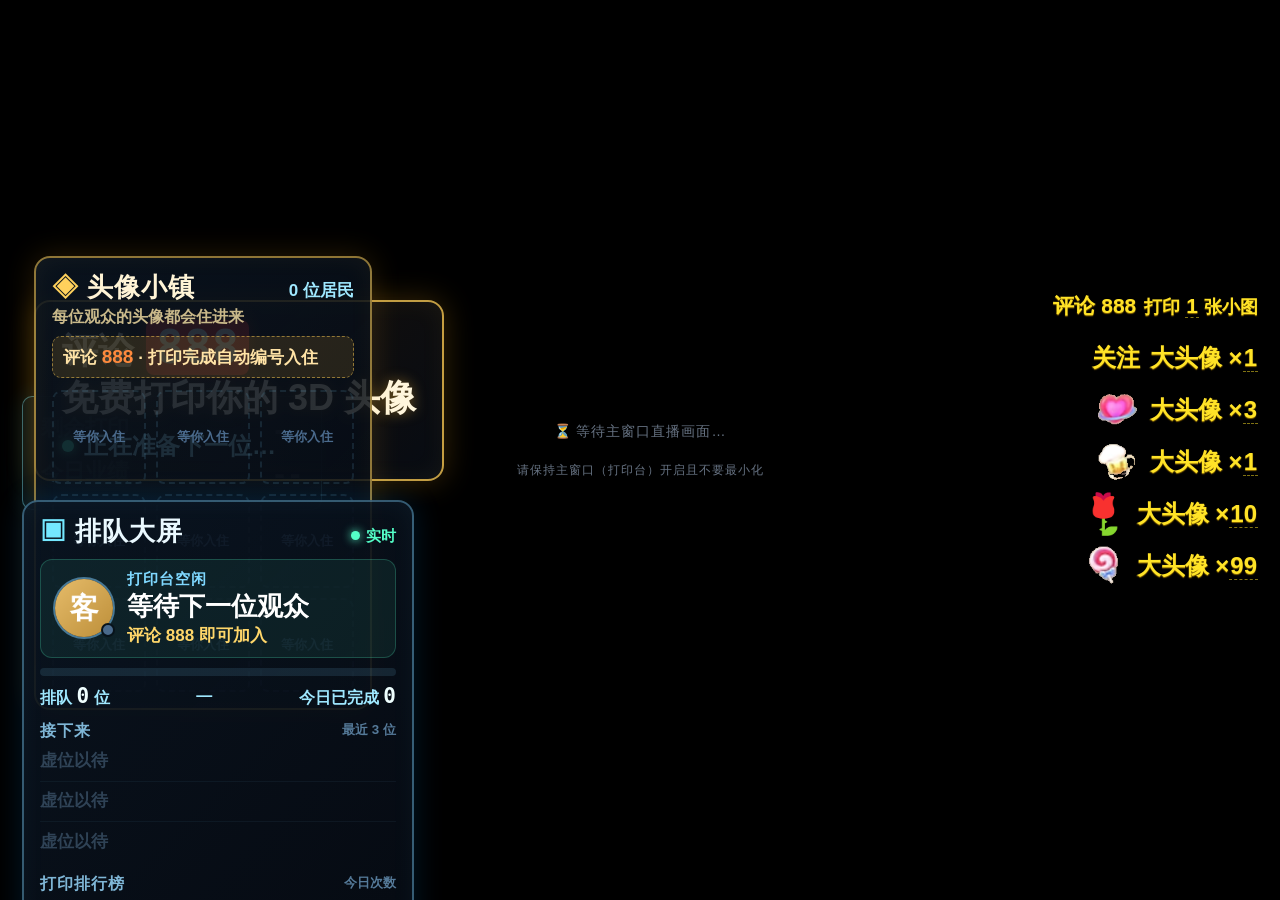
==== live-view.html @ 76638963 "初始提交：3D 头像打印直播台 含 3D 打印场景、OBS 直播小窗、抖音数据桥、语音播报、排队大屏与头像小镇； 补齐 .gitignore（排除登录态、日志、观众头像缓存与 AI 模型），整理 RE" ====
<!doctype html><html lang="zh-CN"><head><meta charset="utf-8"><meta name="referrer" content="no-referrer"><meta name="viewport" content="width=device-width,initial-scale=1"><title>直播小窗 · Avatar Printer</title><style>
*{box-sizing:border-box}html,body{margin:0;height:100%;background:#000;overflow:hidden}
video{width:100%;height:100%;object-fit:contain;display:block;background:#000}
#hint{position:fixed;inset:0;display:flex;flex-direction:column;align-items:center;justify-content:center;gap:14px;color:#667282;font:14px 'Microsoft YaHei',sans-serif;letter-spacing:1px;text-align:center;line-height:1.9}
#hint a{color:#9fc3e8}
#rules{position:fixed;right:22px;top:280px;width:392px;pointer-events:auto;cursor:move;touch-action:none;user-select:none;transform-origin:top right;z-index:2;text-align:right}
#rules.dragging{opacity:.82}
#rules .num{cursor:text;border-bottom:1px dashed rgba(255,227,39,.5);padding:0 1px}
#stats{position:fixed;left:22px;top:44%;pointer-events:auto;cursor:move;touch-action:none;user-select:none;transform-origin:top left;z-index:2;min-width:300px;padding:12px 18px;background:rgba(4,18,26,.78);border:1px solid rgba(116,232,255,.4);border-radius:10px;box-shadow:0 0 26px rgba(0,190,255,.12);color:#8ff3ff;font:600 22px/1.7 'Microsoft YaHei',sans-serif;text-shadow:0 0 8px rgba(80,230,255,.45)}
#stats.dragging{opacity:.82}
#stats .stat{display:flex;justify-content:space-between;gap:18px;white-space:nowrap}
#stats .stat b{color:#efffff;font:700 26px/1.7 ui-monospace,Consolas,monospace;text-shadow:0 0 10px rgba(120,240,255,.55)}
#rules .live-rules{font-size:24px;margin:0}
#rules .rule-row{justify-content:flex-end;min-height:52px}
#rules .rule-row img{width:44px;height:44px}
#rules .comment-rule{font-size:20px;justify-content:flex-end}
#rules .comment-rule b{font-size:21px}
#rules .comment-rule span{font-size:18px}
#guide{position:fixed;left:34px;top:300px;pointer-events:auto;cursor:move;touch-action:none;user-select:none;transform-origin:top left;z-index:2;max-width:600px;padding:18px 26px 16px;background:linear-gradient(135deg,rgba(30,19,6,.92),rgba(8,13,22,.88));border:2px solid rgba(255,206,84,.75);border-radius:16px;box-shadow:0 0 30px rgba(255,176,32,.22),inset 0 0 24px rgba(255,196,64,.06);color:#ffe9b8;font:600 26px/1.35 'Microsoft YaHei',sans-serif;white-space:nowrap}
#guide.dragging{opacity:.82}
#guide .cta{font-size:36px;line-height:1.25;color:#fff6dd;text-shadow:0 0 14px rgba(255,190,60,.4)}
#guide .cta b{display:inline-block;margin:0 2px;padding:0 10px;border-radius:8px;background:#e8322e;color:#fff;font:800 46px/1.2 ui-monospace,Consolas,monospace;text-shadow:0 0 10px rgba(255,80,60,.55);box-shadow:0 0 16px rgba(232,50,46,.45)}
#guide .now{display:flex;align-items:center;gap:10px;margin-top:10px;font-size:24px;color:#9fe8ff}
#guide .now .dot{flex:none;width:12px;height:12px;border-radius:50%;background:#54ffc8;box-shadow:0 0 12px #54ffc8;animation:guidePulse 1.4s ease-in-out infinite}
#guide .now #guide-now{max-width:330px;overflow:hidden;text-overflow:ellipsis;white-space:nowrap}
#guide .now .queue{margin-left:auto;padding:0 10px;border-radius:999px;background:rgba(84,255,200,.12);border:1px solid rgba(84,255,200,.35);font-size:20px;color:#8ff3d8}
@keyframes guidePulse{0%,100%{opacity:.45;transform:scale(.8)}50%{opacity:1;transform:scale(1)}}
#guide .next{margin-top:8px;font:600 20px/1.35 'Microsoft YaHei',sans-serif;color:#d9c79a;max-width:520px;overflow:hidden;text-overflow:ellipsis;white-space:nowrap;min-height:0}
#guide .next:empty{display:none}
#guide .src{display:flex;align-items:center;gap:8px;margin-top:8px;font:600 18px/1.3 'Microsoft YaHei',sans-serif;color:#ffb86b}
#guide .src[hidden]{display:none}
#guide .src .sdot{flex:none;width:9px;height:9px;border-radius:50%;background:#ff8a3d;box-shadow:0 0 8px #ff8a3d}
#done{position:fixed;right:26px;bottom:96px;z-index:4;display:flex;align-items:center;gap:14px;width:470px;max-width:calc(100% - 80px);padding:16px 22px;background:linear-gradient(135deg,rgba(46,28,5,.95),rgba(10,14,24,.93));border:3px solid #ffd15c;border-radius:20px;box-shadow:0 0 50px rgba(255,180,40,.32),inset 0 0 24px rgba(255,210,90,.08);opacity:0;pointer-events:none;transform-origin:bottom right;scale:.7;transition:opacity .35s ease,scale .5s cubic-bezier(.2,1.5,.4,1)}
#done.show{opacity:1;scale:1;pointer-events:auto;cursor:move;touch-action:none;user-select:none}
#done.dragging{opacity:.85}
#done-avatar{flex:none;width:104px;height:104px;border-radius:50%;object-fit:cover;border:4px solid #ffe9a8;background:#1b2433;box-shadow:0 0 26px rgba(255,210,90,.42)}
#done .txt{display:flex;flex-direction:column;gap:4px;min-width:0}
#done .txt b{font:800 28px/1.25 'Microsoft YaHei',sans-serif;color:#fff;overflow:hidden;text-overflow:ellipsis;white-space:nowrap}
#done .txt span{font:700 22px/1.3 'Microsoft YaHei',sans-serif;color:#ffd76a}
#done .txt small{font:600 16px/1.4 'Microsoft YaHei',sans-serif;color:#9fe8ff}
#done .spark{position:absolute;color:#ffd96b;font-size:34px;animation:twinkle 1.15s ease-in-out infinite}
#done .spark:nth-of-type(2){animation-delay:.25s}
#done .spark:nth-of-type(3){animation-delay:.5s}
#done .spark:nth-of-type(4){animation-delay:.75s}
@keyframes twinkle{0%,100%{opacity:.2;transform:scale(.7)}50%{opacity:1;transform:scale(1.15)}}
#hint{z-index:5}
#net{position:fixed;left:50%;top:22px;transform:translateX(-50%);z-index:6;display:none;align-items:center;gap:10px;padding:12px 26px;border-radius:999px;background:rgba(60,26,4,.9);border:1px solid rgba(255,150,60,.65);box-shadow:0 0 24px rgba(255,130,40,.25);color:#ffd8a8;font:700 22px/1.2 'Microsoft YaHei',sans-serif;white-space:nowrap}
#net.show{display:flex}
#net .ndot{width:12px;height:12px;border-radius:50%;background:#ff9a3d;box-shadow:0 0 12px #ff9a3d;animation:netPulse 1s ease-in-out infinite}
@keyframes netPulse{0%,100%{opacity:.35}50%{opacity:1}}
#ack{position:fixed;left:34px;bottom:28px;z-index:6;display:flex;flex-direction:column;align-items:flex-start;gap:10px;pointer-events:none;max-width:min(900px,60vw)}
#ack .ack{max-width:100%;padding:12px 22px;border-radius:12px;background:rgba(6,20,16,.86);border-left:5px solid #54ffc8;color:#d8fff1;font:600 22px/1.35 'Microsoft YaHei',sans-serif;white-space:nowrap;overflow:hidden;text-overflow:ellipsis;animation:ackIn .28s ease-out;transition:opacity .3s ease,transform .3s ease}
#ack .ack.warn{border-left-color:#ffb057;color:#ffe6c7;background:rgba(40,22,5,.86)}
#ack .ack.gold{border-left-color:#ffd15c;color:#fff2cf;background:rgba(46,28,5,.88)}
#ack .ack.out{opacity:0;transform:translateY(14px)}
@keyframes ackIn{from{opacity:0;transform:translateY(14px)}to{opacity:1;transform:none}}
#town{position:fixed;left:34px;bottom:190px;z-index:3;width:338px;padding:14px 16px 16px;background:linear-gradient(135deg,rgba(10,20,32,.9),rgba(6,10,18,.82));border:2px solid rgba(255,206,84,.55);border-radius:16px;box-shadow:0 0 30px rgba(255,176,32,.16),inset 0 0 24px rgba(255,196,64,.05);pointer-events:auto;cursor:move;touch-action:none;user-select:none;font-family:'Microsoft YaHei',sans-serif}
#town.dragging{opacity:.82}
#town .th{display:flex;align-items:baseline;justify-content:space-between;gap:10px}
#town .th b{font:800 26px/1.2 'Microsoft YaHei',sans-serif;color:#fff4d6;letter-spacing:1px}
#town .th b i{font-style:normal;margin-right:8px;color:#ffd15c}
#town .th span{font:600 17px/1.2 'Microsoft YaHei',sans-serif;color:#9fe8ff;white-space:nowrap}
#town .sub{margin-top:4px;font:600 16px/1.3 'Microsoft YaHei',sans-serif;color:#c9b98a;white-space:nowrap;overflow:hidden;text-overflow:ellipsis}
#town .how{margin-top:8px;padding:7px 10px;border-radius:9px;background:rgba(255,190,60,.12);border:1px dashed rgba(255,206,84,.5);color:#ffe3a6;font:700 17px/1.35 'Microsoft YaHei',sans-serif}
#town .how b{color:#ff8a3d;font-size:19px}
#town .grid{display:grid;grid-template-columns:repeat(3,1fr);gap:10px;margin-top:12px}
#town .slot{position:relative;border-radius:10px 10px 8px 8px;overflow:hidden;background:#101a28;border:2px solid rgba(122,210,255,.18);aspect-ratio:1/1}
#town .slot img{width:100%;height:100%;object-fit:cover;display:block}
#town .slot .no{position:absolute;left:4px;bottom:4px;padding:1px 6px;border-radius:6px;background:rgba(4,10,18,.82);color:#9fe8ff;font:700 13px/1.5 ui-monospace,Consolas,monospace}
#town .slot.new{border-color:#ffd15c;box-shadow:0 0 18px rgba(255,200,70,.55);animation:townIn .6s cubic-bezier(.2,1.5,.4,1),townGlow 2.4s ease-in-out 3}
#town .slot.empty{border-style:dashed;border-color:rgba(122,210,255,.12);background:transparent}
#town .slot.empty::after{content:'等你入住';position:absolute;inset:0;display:grid;place-items:center;color:#4a6a8c;font:600 13px 'Microsoft YaHei',sans-serif}
@keyframes townIn{from{opacity:0;transform:scale(.6) translateY(10px)}to{opacity:1;transform:none}}
@keyframes townGlow{0%,100%{box-shadow:0 0 12px rgba(255,200,70,.25)}50%{box-shadow:0 0 26px rgba(255,200,70,.8)}}
#done .txt .tline{color:#ffd76a;font:700 23px/1.4 'Microsoft YaHei',sans-serif}
#board{position:fixed;left:22px;top:500px;width:392px;padding:14px 16px;background:linear-gradient(135deg,rgba(10,20,32,.92),rgba(6,10,18,.84));border:2px solid rgba(122,210,255,.4);border-radius:16px;box-shadow:0 0 30px rgba(0,150,255,.16),inset 0 0 24px rgba(120,220,255,.05);pointer-events:auto;cursor:move;touch-action:none;user-select:none;font-family:'Microsoft YaHei',sans-serif;z-index:3}
#board.dragging{opacity:.82}
#board .bh{display:flex;align-items:baseline;justify-content:space-between;gap:10px}
#board .bh b{font:800 26px/1.2 'Microsoft YaHei',sans-serif;color:#eaf9ff;letter-spacing:1px}
#board .bh b i{font-style:normal;margin-right:8px;color:#74e8ff}
#board .bh span{font:700 15px/1 'Microsoft YaHei',sans-serif;color:#54ffc8;display:flex;align-items:center;gap:6px}
#board .bh span::before{content:'';width:9px;height:9px;border-radius:50%;background:#54ffc8;box-shadow:0 0 10px #54ffc8;animation:guidePulse 1.4s ease-in-out infinite}
#board .bnow{display:flex;align-items:center;gap:12px;margin-top:12px;padding:10px 12px;border-radius:12px;background:rgba(84,255,200,.07);border:1px solid rgba(84,255,200,.22)}
#board .bav{position:relative;flex:none;width:62px;height:62px}
#board .bav img{width:62px;height:62px;border-radius:50%;object-fit:cover;border:2px solid rgba(122,210,255,.5);background:#16202c}
#board .bav .bdot{position:absolute;right:0;bottom:2px;width:14px;height:14px;border-radius:50%;background:#54ffc8;border:2px solid #08131b;box-shadow:0 0 10px #54ffc8;animation:guidePulse 1.4s ease-in-out infinite}
#board.idle .bav .bdot{background:#4a6a8c;box-shadow:none;animation:none}
#board .btxt{min-width:0;display:flex;flex-direction:column;gap:2px}
#board .btxt small{font:700 15px/1.2 'Microsoft YaHei',sans-serif;color:#7fd8ff;letter-spacing:1px}
#board .btxt b{font:800 26px/1.25 'Microsoft YaHei',sans-serif;color:#fff;overflow:hidden;text-overflow:ellipsis;white-space:nowrap}
#board .btxt span{font:600 17px/1.3 'Microsoft YaHei',sans-serif;color:#ffd76a;white-space:nowrap}
#board .bprog{height:8px;margin-top:10px;border-radius:99px;background:rgba(122,210,255,.12);overflow:hidden}
#board .bprog i{display:block;width:34%;height:100%;border-radius:99px;background:linear-gradient(90deg,#2bd6ff,#54ffc8);box-shadow:0 0 12px rgba(80,230,255,.7);animation:bprog 1.8s ease-in-out infinite}
#board.idle .bprog i{width:0;animation:none}
@keyframes bprog{0%{margin-left:-34%}100%{margin-left:100%}}
#board .bmeta{display:flex;align-items:center;justify-content:space-between;gap:8px;margin-top:8px;font:600 16px/1.3 'Microsoft YaHei',sans-serif;color:#9fe8ff;white-space:nowrap}
#board .bmeta b{color:#efffff;font:700 21px/1.2 ui-monospace,Consolas,monospace}
#board .bsec{margin-top:12px;font:700 16px/1.3 'Microsoft YaHei',sans-serif;color:#7fb6d6;letter-spacing:1px;display:flex;justify-content:space-between}
#board .bsec small{color:#557a99;font-weight:600;letter-spacing:0}
#board .brow{display:flex;align-items:center;gap:10px;padding:5px 0;border-bottom:1px solid rgba(122,210,255,.1);min-height:46px}
#board .brow:last-child{border-bottom:0}
#board .brow .rk{flex:none;width:28px;text-align:center;font:800 20px/1 ui-monospace,Consolas,monospace;color:#6f8ba6}
#board .brow .rk.g{color:#ffd15c;text-shadow:0 0 10px rgba(255,200,70,.5)}
#board .brow .rk.s{color:#dfe9f5}
#board .brow .rk.b{color:#e8a06a}
#board .brow img{flex:none;width:38px;height:38px;border-radius:50%;object-fit:cover;background:#16202c}
#board .brow .nm{flex:1;min-width:0;font:700 20px/1.3 'Microsoft YaHei',sans-serif;color:#e7f6ff;overflow:hidden;text-overflow:ellipsis;white-space:nowrap}
#board .brow .tag{flex:none;padding:1px 8px;border-radius:999px;background:rgba(84,255,200,.14);border:1px solid rgba(84,255,200,.34);font:700 14px/1.5 'Microsoft YaHei',sans-serif;color:#8ff3d8}
#board .brow .cnt{flex:none;font:800 19px/1 ui-monospace,Consolas,monospace;color:#ffd76a}
#board .brow.empty{opacity:.55;min-height:40px}
#board .brow.empty .nm{color:#4f6d88;font-weight:600;font-size:17px}
#board .bfoot{margin-top:12px;padding:7px 12px;border-radius:9px;background:rgba(255,190,60,.12);border:1px dashed rgba(255,206,84,.5);color:#ffe3a6;font:700 17px/1.35 'Microsoft YaHei',sans-serif;text-align:center;white-space:nowrap}
#board .bfoot b{color:#ff8a3d;font-size:19px}
</style><link rel="stylesheet" href="assets/live-rules.css"></head><body>
<div id="hint"><div>⏳ 等待主窗口直播画面…</div><div style="font-size:12px">请保持主窗口（打印台）开启且不要最小化<br><a id="fallback" href="/index.html?scene=1" style="display:none">镜像不可用？点此用独立渲染窗口打开</a></div></div>
<video id="v" autoplay playsinline muted></video>
<div id="rules"><div class="live-rules"><div class="rule-row comment-rule"><b>评论 888</b><span>打印 <b class="num" data-key="comment">1</b> 张小图</span></div><div class="rule-row"><span>关注</span><span>大头像 ×<b class="num" data-key="follow">1</b></span></div><div class="rule-row"><img src="assets/generated/original-icons/heart.png" alt="小心心"><span>大头像 ×<b class="num" data-key="heart">3</b></span></div><div class="rule-row"><img src="assets/generated/original-icons/beer.png" alt="啤酒"><span>大头像 ×<b class="num" data-key="beer">1</b></span></div><div class="rule-row"><img src="assets/generated/original-icons/rose.png" alt="玫瑰"><span>大头像 ×<b class="num" data-key="rose">10</b></span></div><div class="rule-row"><img src="assets/generated/original-icons/lollipop.png" alt="棒棒糖"><span>大头像 ×<b class="num" data-key="lollipop">99</b></span></div></div></div>
<div id="stats"><div class="stat"><span>剩余打印</span><b id="stat-left">--</b></div><div class="stat"><span>今日业绩</span><b id="stat-today">--</b></div></div>
<div id="guide"><div class="cta">评论 <b>888</b><br>免费打印你的 3D 头像</div><div class="now"><span class="dot"></span><span id="guide-now">正在准备下一位…</span><b class="queue" id="guide-queue" style="display:none"></b></div><div class="next" id="guide-next"></div><div class="src" id="guide-src" hidden><span class="sdot"></span><span id="guide-src-text"></span></div></div>
<div id="net"><span class="ndot"></span>数据连接波动 · 正在自动重连</div>
<div id="ack"></div>
<div id="done"><span class="spark" style="left:18px;top:-10px">✦</span><span class="spark" style="right:26px;top:8px">✦</span><span class="spark" style="right:70px;bottom:-14px">✦</span><span class="spark" style="left:60px;bottom:-6px">✦</span><img id="done-avatar" alt=""><div class="txt"><b id="done-name"></b><span>3D 头像已完成</span><small id="done-score"></small><small id="done-town" class="tline"></small></div></div>
<div id="town"><div class="th"><b><i>◈</i>头像小镇</b><span id="town-count">0 位居民</span></div><div class="sub" id="town-sub">每位观众的头像都会住进来</div><div class="how">评论 <b>888</b> · 打印完成自动编号入住</div><div class="grid" id="town-grid"></div></div>
<div id="board" class="idle"><div class="bh"><b><i>▣</i>排队大屏</b><span>实时</span></div><div class="bnow"><div class="bav"><img id="board-cur-av" alt=""><span class="bdot"></span></div><div class="btxt"><small id="board-cur-label">打印台空闲</small><b id="board-cur-name">等待下一位观众</b><span id="board-cur-state">评论 888 即可加入</span></div></div><div class="bprog"><i></i></div><div class="bmeta"><span>排队 <b id="board-queue">0</b> 位</span><span id="board-eta">—</span><span>今日已完成 <b id="board-today">0</b></span></div><div class="bsec">接下来<small>最近 3 位</small></div><div id="board-next"></div><div class="bsec">打印排行榜<small>今日次数</small></div><div id="board-top"></div><div class="bfoot">评论 <b>888</b> · 免费打印 3D 头像</div></div>
<div id="interaction" tabindex="0" aria-label="左键旋转，右键平移，滚轮缩放" style="position:fixed;touch-action:none;outline:none"></div>
<script>
window.setStickerStats=(q,t)=>{const a=document.getElementById('stat-left'),b=document.getElementById('stat-today');if(Number.isFinite(q))a.textContent=q;if(Number.isFinite(t))b.textContent=t};
window.setGuideNow=(name,q,next,eta)=>{const n=document.getElementById('guide-now'),k=document.getElementById('guide-queue'),x=document.getElementById('guide-next');if(!n)return;
const t=typeof name==='string'?name.trim():'';n.textContent=t?('正在打印：'+t.slice(0,12)+(t.length>12?'…':'')):'正在准备下一位…';
if(k){const c=Number.isFinite(q)&&q>0?q:0,etaText=Number.isFinite(eta)&&eta>0?(eta>=60?('约 '+Math.ceil(eta/60)+' 分钟'):('约 '+Math.max(5,Math.round(eta/5)*5)+' 秒')):'';k.textContent=c?('排队 '+c+' 位'+(etaText?' · '+etaText:'')):'';k.style.display=c?'':'none'}
if(x){const list=Array.isArray(next)?next.filter(v=>typeof v==='string'&&v.trim()).slice(0,3).map(v=>{const s=v.trim();return s.length>8?s.slice(0,8)+'…':s}):[];x.textContent=list.length?('接下来：'+list.join(' · ')):''}};
let bridgeDemo=true;
window.setBridgeState=(on,ago,demo)=>{const box=document.getElementById('guide-src'),txt=document.getElementById('guide-src-text'),net=document.getElementById('net');if(!box||!txt)return;
bridgeDemo=demo!==false;
if(on){if(net)net.classList.remove('show');
  if(Number.isFinite(ago)&&ago>300){box.hidden=false;txt.textContent='直播数据 '+Math.round(ago/60)+' 分钟无更新'}else box.hidden=true;return}
if(bridgeDemo){if(net)net.classList.remove('show');return}
if(net)net.classList.add('show')};
const ackBox=document.getElementById('ack');
const pushAck=(text,cls)=>{if(!ackBox)return;const el=document.createElement('div');el.className='ack'+(cls?' '+cls:'');el.textContent=text;ackBox.append(el);while(ackBox.children.length>3)ackBox.firstChild.remove();setTimeout(()=>{el.classList.add('out');setTimeout(()=>el.remove(),300)},6000)};
window.showQueueAck=d=>{const name=String(d&&d.name||'观众').slice(0,16);if(d&&d.reason==='full'){pushAck(name+' · 队列已满，稍后为你安排','warn');return}if(d&&d.reason==='cooldown'){pushAck(name+' · 已在队列，请稍候','warn');return}const pos=Number(d&&d.pos)||0,eta=Number(d&&d.eta)||0,etaText=eta>=60?('约 '+Math.ceil(eta/60)+' 分钟'):('约 '+Math.max(5,Math.round(eta/5)*5)+' 秒');pushAck(name+' 已排队 #'+pos+' · '+etaText)};
window.showLikeMilestone=d=>{const total=Number(d&&d.total)||0;pushAck('点赞破 '+total.toLocaleString()+' · 彩蛋头像制作中','gold')};
function initialAvatar(name){const c=document.createElement('canvas');c.width=c.height=168;const x=c.getContext('2d');const s=String(name||'客');let h=0;for(let i=0;i<s.length;i++)h=(h*31+s.charCodeAt(i))>>>0;const pal=[['#ffb284','#c96f4a'],['#a9b8f4','#5a6fd6'],['#91cbb1','#4d927b'],['#efa8b9','#d16a86'],['#e6bc6a','#bd8f3a'],['#ba9ee0','#7e5cc0']];const p=pal[h%pal.length];const g=x.createLinearGradient(0,0,168,168);g.addColorStop(0,p[0]);g.addColorStop(1,p[1]);x.fillStyle=g;x.fillRect(0,0,168,168);x.fillStyle='#fff';x.font='800 84px "Microsoft YaHei",sans-serif';x.textAlign='center';x.textBaseline='middle';x.fillText(s.slice(0,1),84,90);return c.toDataURL('image/png')}
let doneTimer=0;
window.showPrintDone=d=>{const box=document.getElementById('done'),img=document.getElementById('done-avatar'),name=document.getElementById('done-name'),score=document.getElementById('done-score');if(!box)return;
const nick=String(d&&d.name||'观众').slice(0,20);name.textContent=nick;score.textContent=Number.isFinite(d&&d.score)?('娱乐评分 '+d.score+' 分'):'';
const av=d&&typeof d.avatar==='string'?d.avatar:'',fb=initialAvatar(nick);img.onerror=()=>{img.onerror=null;img.src=fb};
img.src=av||fb;
box.classList.remove('show');void box.offsetWidth;box.classList.add('show');
clearTimeout(doneTimer);doneTimer=setTimeout(()=>box.classList.remove('show'),6000)};
// 头像小镇：每完成一个头像就成为一个永久居民，编号存在本机 localStorage，按名字去重。
const TOWN_KEY='town-residents-v1',TOWN_SHOW=9,TOWN_MAX=300;
let town=[];
try{const a=JSON.parse(localStorage.getItem(TOWN_KEY)||'[]');if(Array.isArray(a))town=a.filter(x=>x&&x.name)}catch(e){}
function townDay(){const d=new Date();return d.getFullYear()+'-'+(d.getMonth()+1)+'-'+d.getDate()}
function townSave(){try{localStorage.setItem(TOWN_KEY,JSON.stringify(town.slice(-TOWN_MAX)))}catch(e){}}
function townRender(newNo){
 const grid=document.getElementById('town-grid'),cnt=document.getElementById('town-count'),sub=document.getElementById('town-sub');
 if(!grid)return;
 const list=town.slice().reverse();grid.innerHTML='';
 for(let i=0;i<TOWN_SHOW;i++){
  const r=list[i],el=document.createElement('div');
  if(!r){el.className='slot empty';grid.append(el);continue}
  el.className='slot'+(newNo&&r.no===newNo?' new':'');
  const img=document.createElement('img');img.alt='';const fb=initialAvatar(r.name);
  img.onerror=()=>{img.onerror=null;img.src=fb};img.src=r.avatar||fb;
  const no=document.createElement('span');no.className='no';no.textContent='No.'+String(r.no).padStart(3,'0');
  el.append(img,no);grid.append(el);
 }
 if(cnt)cnt.textContent=town.length+' 位居民';
 const today=town.filter(x=>x.day===townDay()).length;
 if(sub)sub.textContent=today?('今晚新增 '+today+' 位 · 已编号入住'):'每位观众的头像都会住进来';
}
function townAdd(d){
 const name=String(d&&d.name||'观众').slice(0,20);
 const avatar=String(d&&d.avatar||'');
 let r=town.find(x=>x.name===name),isNew=!r;
 if(r){town=town.filter(x=>x!==r);r.avatar=avatar||r.avatar;r.day=townDay();r.at=Date.now();town.push(r)}
 else{r={no:town.reduce((m,x)=>Math.max(m,Number(x.no)||0),0)+1,name,avatar:avatar||initialAvatar(name),day:townDay(),at:Date.now()};town.push(r)}
 townSave();townRender(r.no);
 const line=document.getElementById('done-town');
 if(line)line.textContent='No.'+String(r.no).padStart(3,'0')+(isNew?' · 已入住头像小镇':' · 再次打印');
 return r;
}
window.townAdd=townAdd;
townRender();
// 排队大屏 + 排行榜：当前打印/前3位/今日完成来自 view-stats，打印次数榜按 view-stats 的完成事件在本机累加。
const BOARD_KEY='board-top-v2',BOARD_KEEP=50,BOARD_SHOW=5;
let boardTop=[];
try{const s=JSON.parse(localStorage.getItem(BOARD_KEY)||'{}');if(s&&s.day===townDay()&&Array.isArray(s.list))boardTop=s.list.filter(x=>x&&x.name)}catch(e){}
const boardSave=()=>{try{localStorage.setItem(BOARD_KEY,JSON.stringify({day:townDay(),list:boardTop.slice(0,BOARD_KEEP)}))}catch(e){}};
let curName='',curSince=0,qCount=0,qEta=0,lastBoardId=0,boardSeeded=false,boardLive=false;
const clipName=(s,n)=>{const t=String(s||'');return t.length>n?t.slice(0,n)+'…':t};
const fmtElapsed=ms=>{const s=Math.max(0,Math.floor(ms/1000));return Math.floor(s/60)+':'+String(s%60).padStart(2,'0')};
const etaText=v=>v>=60?('约 '+Math.ceil(v/60)+' 分钟'):('约 '+Math.max(5,Math.round(v/5)*5)+' 秒');
function boardRow(rkText,rkCls,avatar,name,right,tag){
 const row=document.createElement('div');row.className='brow';
 const r=document.createElement('span');r.className='rk'+(rkCls?' '+rkCls:'');r.textContent=rkText;
 const img=document.createElement('img');img.alt='';
 img.onerror=()=>{img.onerror=null;img.src=initialAvatar(name)};
 img.src=avatar||initialAvatar(name);
 const nm=document.createElement('span');nm.className='nm';nm.textContent=name;
 row.append(r,img,nm);
 if(tag){const t=document.createElement('span');t.className='tag';t.textContent=tag;row.append(t)}
 if(right!=null){const c=document.createElement('span');c.className='cnt';c.textContent=right;row.append(c)}
 return row;
}
function boardEmpty(text){const row=document.createElement('div');row.className='brow empty';const nm=document.createElement('span');nm.className='nm';nm.textContent=text;row.append(nm);return row}
function boardRenderNext(list){
 const box=document.getElementById('board-next');if(!box)return;box.textContent='';
 const names=(Array.isArray(list)?list:[]).filter(v=>typeof v==='string'&&v.trim()).slice(0,3);
 for(let i=0;i<3;i++){
  const n=names[i];
  if(!n){box.append(boardEmpty('虚位以待'));continue}
  box.append(boardRow(String(i+1),i===0?'g':'',initialAvatar(n),clipName(n,10),null,i===0?'下一位':''));
 }
}
function boardRenderTop(){
 const box=document.getElementById('board-top');if(!box)return;box.textContent='';
 const list=boardTop.slice().sort((a,b)=>(Number(b.n)||0)-(Number(a.n)||0)||(Number(a.first)||0)-(Number(b.first)||0));
 for(let i=0;i<BOARD_SHOW;i++){
  const r=list[i];
  if(!r){box.append(boardEmpty(i===0?'打印完成就会上榜':'虚位以待'));continue}
  const cls=i===0?'g':i===1?'s':i===2?'b':'';
  box.append(boardRow(String(i+1),cls,r.avatar||'',clipName(r.name,10),'×'+(Number(r.n)||0),i===0?'榜首':''));
 }
}
function boardRenderNow(){
 const box=document.getElementById('board');if(!box)return;
 const n=curName.trim(),av=document.getElementById('board-cur-av');
 box.classList.toggle('idle',!n);
 document.getElementById('board-cur-label').textContent=n?'正在打印':'打印台空闲';
 document.getElementById('board-cur-name').textContent=n?clipName(n,12):'等待下一位观众';
 document.getElementById('board-cur-state').textContent=n?('打印中 · 已用 '+(curSince?fmtElapsed(Date.now()-curSince):'0:00')):(qCount>0?'正在准备下一位':'评论 888 即可加入');
 if(av){const hit=boardTop.find(x=>x.name===n),src=n&&hit&&hit.avatar?hit.avatar:initialAvatar(n||'客');if(av.getAttribute('src')!==src)av.src=src}
 document.getElementById('board-queue').textContent=qCount;
 document.getElementById('board-eta').textContent=qEta>0?('预计 '+etaText(qEta)):'—';
}
window.setBoardStats=m=>{
 // 刷新小窗后 view-stats 会重放最后一件成品，首次收到时只记 id 不重复计数。
 if(!boardSeeded){boardSeeded=true;if(m.done&&m.done.id)lastBoardId=Number(m.done.id)}
 boardLive=!!m.live&&!m.demo;
 const name=typeof m.current==='string'?m.current.trim():'';
 if(name!==curName){curName=name;curSince=name?Date.now():0}
 qCount=Number.isFinite(m.queue)?Math.max(0,m.queue):0;
 qEta=Number.isFinite(m.eta)?Math.max(0,m.eta):0;
 const today=document.getElementById('board-today');if(today&&Number.isFinite(m.today))today.textContent=m.today;
 boardRenderNext(m.next);boardRenderNow();
};
function boardAdd(d){
 if(!boardLive)return;
 const name=String(d&&d.name||'').trim().slice(0,20);if(!name)return;
 const id=Number(d&&d.id)||0;if(id&&id===lastBoardId)return;if(id)lastBoardId=id;
 const av=typeof d.avatar==='string'?d.avatar:'';
 let r=boardTop.find(x=>x.name===name);
 if(r){r.n=(Number(r.n)||0)+1;if(av)r.avatar=av}
 else boardTop.push({name,avatar:av,n:1,first:Date.now()});
 boardSave();boardRenderTop();boardRenderNow();
}
boardRenderTop();boardRenderNext([]);boardRenderNow();
setInterval(()=>{const n=curName.trim();if(!n||!curSince)return;const s=document.getElementById('board-cur-state');if(s)s.textContent='打印中 · 已用 '+fmtElapsed(Date.now()-curSince)},1000);
const townShowDone=window.showPrintDone;
window.showPrintDone=d=>{townShowDone(d);try{townAdd(d)}catch(e){}try{boardAdd(d)}catch(e){}};
// 贴纸可直接在 OBS「交互」或直播小窗里拖动/滚轮缩放/双击复位，位置按窗口各自记忆。
(()=>{const setup=(el,key,editable)=>{if(!el)return;
let l={dx:0,dy:0,scale:1};try{Object.assign(l,JSON.parse(localStorage.getItem(key)||'{}'))}catch(e){}
const apply=()=>{el.style.transform=`translate(${l.dx}px,${l.dy}px) scale(${l.scale})`};
const save=()=>{try{localStorage.setItem(key,JSON.stringify(l))}catch(e){}};
const renderCounts=()=>{for(const n of el.querySelectorAll('.num')){const v=l.counts?.[n.dataset.key];if(v!=null)n.textContent=v}};
const edit=n=>{if(n.querySelector('input'))return;const key=n.dataset.key,old=n.textContent;
  const inp=document.createElement('input');inp.type='number';inp.min=1;inp.max=99;inp.value=old;
  inp.style.cssText='width:2.2em;font:inherit;color:inherit;background:#000a;border:1px solid #ffe327;border-radius:4px;text-align:center;padding:0 1px';
  n.textContent='';n.append(inp);inp.focus();inp.select();
  let closed=false;const done=ok=>{if(closed)return;closed=true;const raw=Math.round(Number(inp.value));const v=ok&&Number.isFinite(raw)?Math.max(1,Math.min(99,raw)):Number(old);
    (l.counts??={})[key]=v;save();n.textContent=v};
  inp.onkeydown=e=>{if(e.key==='Enter'){e.preventDefault();done(true)}else if(e.key==='Escape'){e.preventDefault();done(false)}};
  inp.onblur=()=>done(true)};
let drag=null,wheel=0,downNum=null,moved=false;apply();if(editable)renderCounts();
el.addEventListener('pointerdown',e=>{if(e.button!==0||e.target.closest('input'))return;downNum=editable?e.target.closest('.num'):null;moved=false;drag={x:e.clientX,y:e.clientY,dx:l.dx,dy:l.dy};el.setPointerCapture(e.pointerId);el.classList.add('dragging');e.preventDefault()});
el.addEventListener('pointermove',e=>{if(!drag)return;if(Math.abs(e.clientX-drag.x)+Math.abs(e.clientY-drag.y)>3)moved=true;l.dx=drag.dx+e.clientX-drag.x;l.dy=drag.dy+e.clientY-drag.y;apply()});
el.addEventListener('pointerup',e=>{const n=downNum;downNum=null;if(!drag)return;drag=null;el.classList.remove('dragging');if(!moved&&n)edit(n);else save()});
el.addEventListener('pointercancel',()=>{downNum=null;if(!drag)return;drag=null;el.classList.remove('dragging');save()});
el.addEventListener('wheel',e=>{e.preventDefault();l.scale=Math.min(2,Math.max(.5,l.scale*(e.deltaY<0?1.06:.94)));apply();clearTimeout(wheel);wheel=setTimeout(save,400)},{passive:false});
el.addEventListener('dblclick',e=>{if(e.target.closest('.num'))return;l.dx=0;l.dy=0;l.scale=1;apply();save()});
};
setup(document.getElementById('rules'),'rules-layout',true);
setup(document.getElementById('stats'),'stats-layout',false);
setup(document.getElementById('guide'),'guide-layout',false);
setup(document.getElementById('done'),'done-layout',false);
setup(document.getElementById('town'),'town-layout',false);
setup(document.getElementById('board'),'board-layout',false);
})();
</script>
<script type="importmap">{"imports":{"three":"./assets/three.module.js"}}</script>
<script type="module">
import * as THREE from './assets/three.module.js';
import {OrbitControls} from './assets/OrbitControls.js';
// 直播小窗：只做一件事——把主窗口正在渲染的 3D 画面镜像过来给 OBS 抓取。
// 不渲染、不打印、不参与主窗口的打印选举；信号走本机服务，使用独立浏览器配置与进程。
import {SceneChannel} from './scene-channel.mjs';
const bc = new SceneChannel();
let inputChannel=null,pendingIce=[];
function sendControl(m){if(inputChannel?.readyState==='open')inputChannel.send(JSON.stringify(m));else bc.postMessage(m)}
const v = document.getElementById('v'), hint = document.getElementById('hint');
v.addEventListener('playing',()=>{try{bc.postMessage({type:'view-ready'})}catch(e){}});
let pc = null, watchdog = 0, connected = false;
const interaction=document.getElementById('interaction');
const camera=new THREE.PerspectiveCamera(36,16/9,.1,500);
const controls=new OrbitControls(camera,interaction);
controls.enabled=false;controls.enableDamping=true;controls.maxPolarAngle=Math.PI/2-.05;controls.minDistance=3;controls.maxDistance=180;
controls.listenToKeyEvents(interaction);
let syncing=false,interacting=false;
controls.addEventListener('start',()=>interacting=true);
controls.addEventListener('end',()=>interacting=false);
controls.addEventListener('change',()=>{if(!syncing)sendControl({type:'view-camera-change',p:camera.position.toArray(),t:controls.target.toArray()})});
interaction.addEventListener('pointerdown',()=>interaction.focus());
function layout(){const aspect=(v.videoWidth||1280)/(v.videoHeight||720);const w=Math.min(innerWidth,innerHeight*aspect),h=w/aspect;Object.assign(interaction.style,{width:w+'px',height:h+'px',left:(innerWidth-w)/2+'px',top:(innerHeight-h)/2+'px'});camera.aspect=aspect;camera.updateProjectionMatrix()}
window.addEventListener('resize',layout);v.addEventListener('resize',layout);layout();
function tick(){requestAnimationFrame(tick);if(controls.enabled)controls.update()}tick();

function showHint(on) { hint.style.display = on ? 'flex' : 'none' }
function armWatchdog() { clearTimeout(watchdog); watchdog = setTimeout(() => { if (!v.srcObject || v.readyState < 2) { connected = false; showHint(true); request() } }, 5000) }
function request() { try { bc.postMessage({ type: 'view-request' }) } catch (e) { } }
function teardown() { inputChannel=null; if (pc) { try { pc.close() } catch (e) { } pc = null } v.srcObject = null; connected = false }

let lastDoneId=0;
bc.onmessage = async ev => {
  const m = ev.data || {};
  if(m.type==='view-stats'&&Number.isFinite(m.queue)){window.setStickerStats(m.queue,m.today);window.setGuideNow(m.current,m.queue,m.next,m.eta);window.setBridgeState(!!m.live,m.lastAgo,m.demo);window.setBoardStats(m);
    if(m.done&&m.done.id&&m.done.id!==lastDoneId){lastDoneId=m.done.id;window.showPrintDone(m.done)}}
  else if(m.type==='view-queue-ack')window.showQueueAck(m);
  else if(m.type==='view-queue-miss')window.showQueueAck(m);
  else if(m.type==='view-like-milestone')window.showLikeMilestone(m);
  else if(m.type==='print-done'){window.showPrintDone(m)}
  else if(m.type==='view-size'&&Number.isFinite(m.width)&&Number.isFinite(m.height)){window.pywebview?.api?.resize_scene(m.width,m.height).catch(()=>{});}
  else if(m.type==='view-camera'&&!interacting){syncing=true;const damping=controls.enableDamping;controls.enableDamping=false;controls.update();camera.position.fromArray(m.p);controls.target.fromArray(m.t);camera.fov=m.fov;camera.updateProjectionMatrix();controls.update();controls.enableDamping=damping;controls.enabled=true;syncing=false;}
  else if (m.type === 'view-offer' && m.sdp) {
    bc.postMessage({type:'view-camera-request'});
    try {
      teardown();
      pc = new RTCPeerConnection();
      pc.ondatachannel=e=>{inputChannel=e.channel};
      pc.ontrack = e => {
        v.srcObject = e.streams[0];
        v.play().catch(() => { });
        connected = true; showHint(false); armWatchdog();
      };
      pc.onicecandidate = e => { if (e.candidate) try { bc.postMessage({ type: 'view-ice', candidate: { candidate: e.candidate.candidate, sdpMid: e.candidate.sdpMid, sdpMLineIndex: e.candidate.sdpMLineIndex } }) } catch (e) { } };
      pc.onconnectionstatechange = () => { if (pc && (pc.connectionState === 'failed' || pc.connectionState === 'disconnected')) reset() };
      await pc.setRemoteDescription(m.sdp);
      for(const c of pendingIce.splice(0))await pc.addIceCandidate(c);
      const ans = await pc.createAnswer();
      await pc.setLocalDescription(ans);
      try { bc.postMessage({ type: 'view-answer', sdp: { type: ans.type, sdp: ans.sdp } }) } catch (e) { }
    } catch (e) { reset() }
  } else if (m.type === 'view-ice' && pc && m.candidate) {
    try { pc.remoteDescription?pc.addIceCandidate(m.candidate).catch(() => { }):pendingIce.push(m.candidate) } catch (e) { }
  }
};
function reset() { teardown(); showHint(true); request(); armWatchdog() }

let previousFrames=0,previousStatsAt=performance.now();
setInterval(()=>{if(!connected)return;const now=performance.now(),quality=v.getVideoPlaybackQuality(),frames=quality.totalVideoFrames-quality.droppedVideoFrames;const fps=Math.max(0,Math.round((frames-previousFrames)*1000/(now-previousStatsAt)));previousFrames=frames;previousStatsAt=now;bc.postMessage({type:'view-stats',fps,width:v.videoWidth,height:v.videoHeight})},2000);
request();
setInterval(() => { try { bc.postMessage(connected ? { type: 'view-ping' } : { type: 'view-request' }) } catch (e) { } }, 3000);
armWatchdog();
window.addEventListener('beforeunload', () => { try { bc.postMessage({ type: 'view-bye' }) } catch (e) { } });
</script>
</body></html>
---- assets/live-rules.css ----
.live-rules{color:#ffe327;font:800 27px/1.25 "Microsoft YaHei",sans-serif;margin-top:12px;text-shadow:0 1px 1px #8c6800}.live-rules .rule-row{display:flex;align-items:center;gap:10px;min-height:58px}.live-rules .rule-row img{width:48px;height:48px;object-fit:contain;flex:none}.live-rules .comment-rule{font-size:23px;flex-wrap:wrap;gap:2px 8px}.live-rules .comment-rule b{font-size:24px;margin-right:0}.live-rules .comment-rule span{font-size:21px}
.print-setting-group{margin:0;padding:12px;border:1px solid #303a49;border-radius:8px;background:#101620;min-width:0}
.print-setting-group h4{margin:0 0 10px;color:#ffbc79;font-size:13px;letter-spacing:.5px}
.print-setting-card{padding:8px 0;border-bottom:1px solid #26303d}.print-setting-card:last-child{border-bottom:0}
#print-rules-body .print-setting-toggle{display:flex;align-items:center;justify-content:space-between;gap:12px;cursor:pointer;padding:7px 0;color:#e2e8f0;line-height:1.5}
#print-rules-body .print-setting-toggle span{flex:1;min-width:0}
#print-rules-body input[type=checkbox]{width:18px;height:18px;flex:0 0 18px;margin:0;padding:0;accent-color:#ff6852;cursor:pointer}
.print-setting-toggle small{display:block;color:#8999ac;font-size:11px;font-weight:normal;margin-top:3px}
.print-setting-field{display:flex;align-items:center;justify-content:space-between;gap:8px;margin:7px 0;color:#adbbcc;font-size:12px}
.print-setting-field select{width:104px;max-width:55%;min-width:0;padding:6px 8px;border:1px solid #384559;border-radius:6px;background:#1a2432;color:#eef3fa}
.print-setting-note{font-size:11px;line-height:1.7;color:#8a9aad;margin:4px 0}
#print-rules-body{gap:10px!important}#print-rules summary{line-height:1.6}
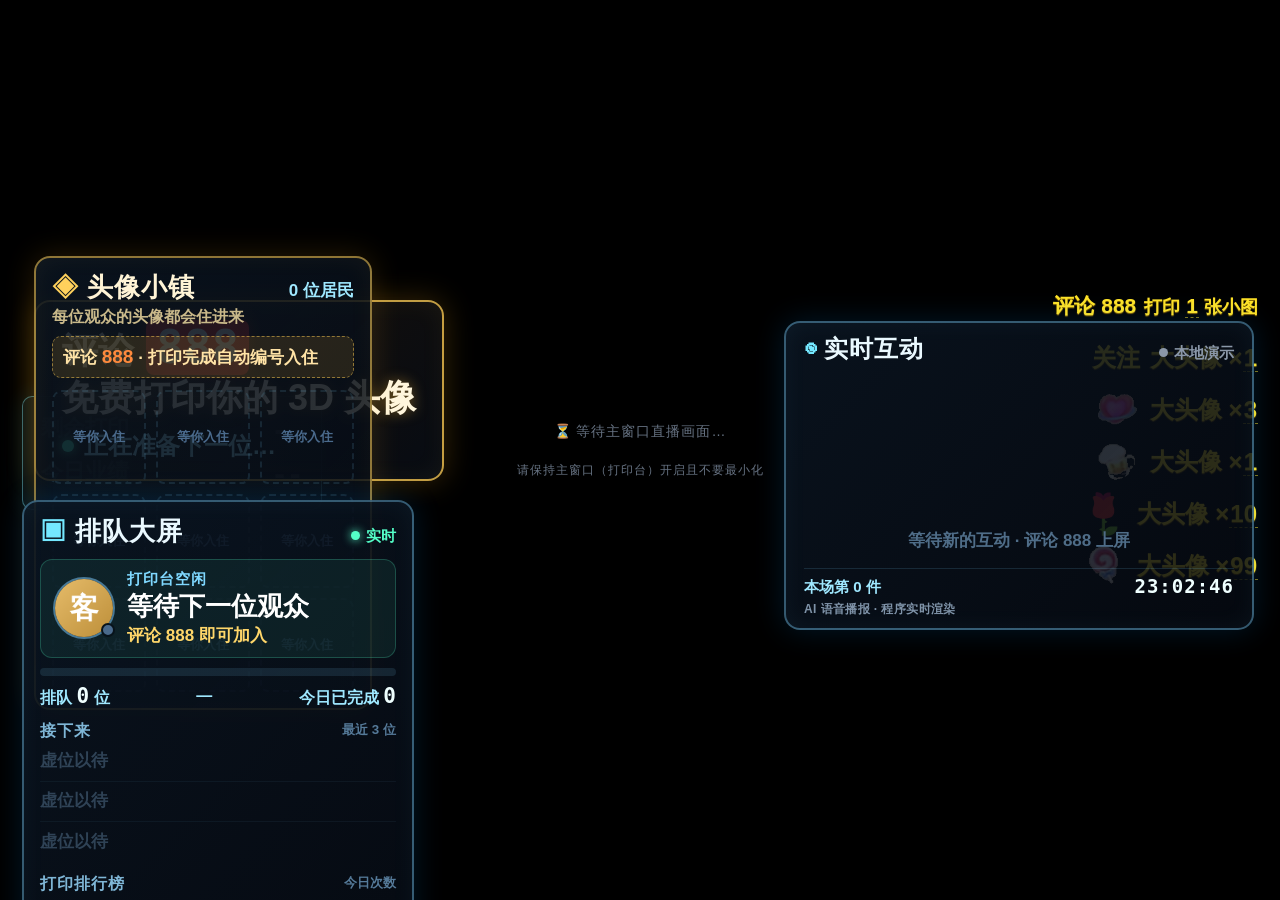
==== commit 92453fda: "直播画面加实时互动面板：互动上屏、实时时钟与本场计数 观众端新增实时互动展示，进场/评论/礼物/关注逐条上屏，配合实时时钟、 「本场第 N 件 · 已播 M:SS」和 AI 合成语音标识，让观众一眼确" ====
--- a/live-view.html
+++ b/live-view.html
@@ -111,6 +111,32 @@
 #board .brow.empty .nm{color:#4f6d88;font-weight:600;font-size:17px}
 #board .bfoot{margin-top:12px;padding:7px 12px;border-radius:9px;background:rgba(255,190,60,.12);border:1px dashed rgba(255,206,84,.5);color:#ffe3a6;font:700 17px/1.35 'Microsoft YaHei',sans-serif;text-align:center;white-space:nowrap}
 #board .bfoot b{color:#ff8a3d;font-size:19px}
+#feed{position:fixed;right:26px;bottom:270px;z-index:3;width:470px;padding:12px 18px 10px;background:linear-gradient(135deg,rgba(10,20,32,.9),rgba(6,10,18,.84));border:2px solid rgba(122,210,255,.4);border-radius:16px;box-shadow:0 0 30px rgba(0,150,255,.16),inset 0 0 24px rgba(120,220,255,.05);pointer-events:auto;cursor:move;touch-action:none;user-select:none;font-family:'Microsoft YaHei',sans-serif}
+#feed.dragging{opacity:.82}
+#feed .fh{display:flex;align-items:baseline;justify-content:space-between;gap:10px;margin-bottom:6px}
+#feed .fh b{font:800 24px/1.2 'Microsoft YaHei',sans-serif;color:#eaf9ff;letter-spacing:1px}
+#feed .fh b i{font-style:normal;margin-right:7px;color:#74e8ff}
+#feed .fh span{font:700 15px/1 'Microsoft YaHei',sans-serif;color:#54ffc8;display:flex;align-items:center;gap:6px}
+#feed .fh span::before{content:'';width:9px;height:9px;border-radius:50%;background:#54ffc8;box-shadow:0 0 10px #54ffc8;animation:guidePulse 1.4s ease-in-out infinite}
+#feed.off .fh span{color:#8b98a9}
+#feed.off .fh span::before{background:#8b98a9;box-shadow:none;animation:none}
+#feed .fl{display:flex;flex-direction:column;min-height:190px;justify-content:flex-end}
+#feed .fi{display:flex;align-items:center;gap:9px;padding:5px 0;border-bottom:1px solid rgba(122,210,255,.1);min-height:38px}
+#feed .fi:last-child{border-bottom:0}
+#feed .fi.fresh{animation:feedIn .34s cubic-bezier(.2,1.4,.4,1)}
+@keyframes feedIn{from{opacity:0;transform:translateX(14px)}to{opacity:1;transform:none}}
+#feed .k{flex:none;padding:1px 9px;border-radius:999px;font:700 14px/1.6 'Microsoft YaHei',sans-serif}
+#feed .k.join{background:rgba(84,255,200,.14);border:1px solid rgba(84,255,200,.34);color:#8ff3d8}
+#feed .k.comment{background:rgba(122,210,255,.12);border:1px solid rgba(122,210,255,.32);color:#bfeaff}
+#feed .k.gift{background:rgba(255,190,60,.14);border:1px solid rgba(255,206,84,.48);color:#ffe3a6}
+#feed .k.follow{background:rgba(255,140,180,.14);border:1px solid rgba(255,150,190,.42);color:#ffc9dc}
+#feed .nm{flex:1;min-width:0;font:700 20px/1.35 'Microsoft YaHei',sans-serif;color:#e7f6ff;overflow:hidden;text-overflow:ellipsis;white-space:nowrap}
+#feed .gd{flex:none;max-width:140px;overflow:hidden;text-overflow:ellipsis;white-space:nowrap;font:700 16px/1.3 'Microsoft YaHei',sans-serif;color:#ffd76a}
+#feed .tm{flex:none;font:600 15px/1 ui-monospace,Consolas,monospace;color:#5f7f9a}
+#feed .fi.empty{justify-content:center;border-bottom:0;color:#4f6d88;font:600 17px/1.4 'Microsoft YaHei',sans-serif}
+#feed .ff{display:flex;align-items:center;justify-content:space-between;gap:10px;margin-top:8px;padding-top:8px;border-top:1px solid rgba(122,210,255,.14);font:600 15px/1.3 'Microsoft YaHei',sans-serif;color:#9fe8ff;white-space:nowrap}
+#feed .ff .clock{font:700 19px/1 ui-monospace,Consolas,monospace;color:#efffff;letter-spacing:1px}
+#feed .ai{margin-top:5px;font:600 12px/1.4 'Microsoft YaHei',sans-serif;color:#7f93a8;letter-spacing:.4px}
 </style><link rel="stylesheet" href="assets/live-rules.css"></head><body>
 <div id="hint"><div>⏳ 等待主窗口直播画面…</div><div style="font-size:12px">请保持主窗口（打印台）开启且不要最小化<br><a id="fallback" href="/index.html?scene=1" style="display:none">镜像不可用？点此用独立渲染窗口打开</a></div></div>
 <video id="v" autoplay playsinline muted></video>
@@ -122,6 +148,7 @@
 <div id="done"><span class="spark" style="left:18px;top:-10px">✦</span><span class="spark" style="right:26px;top:8px">✦</span><span class="spark" style="right:70px;bottom:-14px">✦</span><span class="spark" style="left:60px;bottom:-6px">✦</span><img id="done-avatar" alt=""><div class="txt"><b id="done-name"></b><span>3D 头像已完成</span><small id="done-score"></small><small id="done-town" class="tline"></small></div></div>
 <div id="town"><div class="th"><b><i>◈</i>头像小镇</b><span id="town-count">0 位居民</span></div><div class="sub" id="town-sub">每位观众的头像都会住进来</div><div class="how">评论 <b>888</b> · 打印完成自动编号入住</div><div class="grid" id="town-grid"></div></div>
 <div id="board" class="idle"><div class="bh"><b><i>▣</i>排队大屏</b><span>实时</span></div><div class="bnow"><div class="bav"><img id="board-cur-av" alt=""><span class="bdot"></span></div><div class="btxt"><small id="board-cur-label">打印台空闲</small><b id="board-cur-name">等待下一位观众</b><span id="board-cur-state">评论 888 即可加入</span></div></div><div class="bprog"><i></i></div><div class="bmeta"><span>排队 <b id="board-queue">0</b> 位</span><span id="board-eta">—</span><span>今日已完成 <b id="board-today">0</b></span></div><div class="bsec">接下来<small>最近 3 位</small></div><div id="board-next"></div><div class="bsec">打印排行榜<small>今日次数</small></div><div id="board-top"></div><div class="bfoot">评论 <b>888</b> · 免费打印 3D 头像</div></div>
+<div id="feed" class="off"><div class="fh"><b><i>◉</i>实时互动</b><span id="feed-live">本地演示</span></div><div class="fl" id="feed-list"></div><div class="ff"><span id="feed-stat">本场第 0 件</span><span class="clock" id="feed-clock">--:--:--</span></div><div class="ai">AI 语音播报 · 程序实时渲染</div></div>
 <div id="interaction" tabindex="0" aria-label="左键旋转，右键平移，滚轮缩放" style="position:fixed;touch-action:none;outline:none"></div>
 <script>
 window.setStickerStats=(q,t)=>{const a=document.getElementById('stat-left'),b=document.getElementById('stat-today');if(Number.isFinite(q))a.textContent=q;if(Number.isFinite(t))b.textContent=t};
@@ -261,6 +288,43 @@
 setInterval(()=>{const n=curName.trim();if(!n||!curSince)return;const s=document.getElementById('board-cur-state');if(s)s.textContent='打印中 · 已用 '+fmtElapsed(Date.now()-curSince)},1000);
 const townShowDone=window.showPrintDone;
 window.showPrintDone=d=>{townShowDone(d);try{townAdd(d)}catch(e){}try{boardAdd(d)}catch(e){}};
+// 实时互动：进场/评论/礼物/关注逐条上屏，新观众一进来就能看到自己；时钟与本场计数同时证明画面是实时的。
+const FEED_TTL=30000,FEED_SHOW=5,FEED_KIND={join:'进入',comment:'评论',gift:'礼物',follow:'关注'};
+let feedItems=[],feedSeen=new Set(),feedLive=false,feedPrinted=0,feedUp=0,feedAt=0;
+function feedRender(){
+ const box=document.getElementById('feed-list');if(!box)return;
+ const now=Date.now();feedItems=feedItems.filter(x=>now-x.at<FEED_TTL).slice(-20);
+ box.textContent='';
+ if(!feedItems.length){const e=document.createElement('div');e.className='fi empty';e.textContent='等待新的互动 · 评论 888 上屏';box.append(e)}
+ else for(const x of feedItems.slice(-FEED_SHOW)){
+  const row=document.createElement('div');row.className='fi'+(x.fresh?' fresh':'');
+  const k=document.createElement('span');k.className='k '+(FEED_KIND[x.k]?x.k:'comment');k.textContent=FEED_KIND[x.k]||'互动';
+  const n=document.createElement('span');n.className='nm';n.textContent=x.n;
+  row.append(k,n);
+  if(x.g){const g=document.createElement('span');g.className='gd';g.textContent=x.g;row.append(g)}
+  const t=document.createElement('span');t.className='tm';t.textContent=new Date(x.at).toTimeString().slice(0,5);
+  row.append(t);box.append(row);
+ }
+ for(const x of feedItems)x.fresh=false;
+ const d=new Date(),clock=document.getElementById('feed-clock'),stat=document.getElementById('feed-stat'),live=document.getElementById('feed-live'),panel=document.getElementById('feed');
+ const alive=feedLive&&now-feedAt<10000;
+ if(clock)clock.textContent=[d.getHours(),d.getMinutes(),d.getSeconds()].map(v=>String(v).padStart(2,'0')).join(':');
+ if(stat)stat.textContent='本场第 '+feedPrinted+' 件'+(feedUp>0?' · 已播 '+Math.floor(feedUp/60)+':'+String(feedUp%60).padStart(2,'0'):'');
+ if(live)live.textContent=alive?'直播中':'本地演示';
+ if(panel)panel.classList.toggle('off',!alive);
+}
+window.setFeedStats=m=>{
+ if(Array.isArray(m.recent))for(const r of m.recent){
+  const id=Number(r&&r.i)||0;if(!id||feedSeen.has(id))continue;feedSeen.add(id);
+  feedItems.push({id,k:String(r.k||'comment'),n:String(r.n||'观众').slice(0,12),g:String(r.g||'').replace(/[<>\n\r]/g,'').slice(0,8),at:Number(r.t)||Date.now(),fresh:true});
+ }
+ if(feedSeen.size>240)feedSeen=new Set(feedItems.map(x=>x.id));
+ if(Number.isFinite(m.printed))feedPrinted=Math.max(0,m.printed);
+ if(Number.isFinite(m.up))feedUp=Math.max(0,m.up);
+ feedLive=!!m.live;feedAt=Date.now();
+ feedRender();
+};
+setInterval(feedRender,1000);feedRender();
 // 贴纸可直接在 OBS「交互」或直播小窗里拖动/滚轮缩放/双击复位，位置按窗口各自记忆。
 (()=>{const setup=(el,key,editable)=>{if(!el)return;
 let l={dx:0,dy:0,scale:1};try{Object.assign(l,JSON.parse(localStorage.getItem(key)||'{}'))}catch(e){}
@@ -289,6 +353,7 @@
 setup(document.getElementById('done'),'done-layout',false);
 setup(document.getElementById('town'),'town-layout',false);
 setup(document.getElementById('board'),'board-layout',false);
+setup(document.getElementById('feed'),'feed-layout',false);
 })();
 </script>
 <script type="importmap">{"imports":{"three":"./assets/three.module.js"}}</script>
@@ -326,7 +391,7 @@
 let lastDoneId=0;
 bc.onmessage = async ev => {
   const m = ev.data || {};
-  if(m.type==='view-stats'&&Number.isFinite(m.queue)){window.setStickerStats(m.queue,m.today);window.setGuideNow(m.current,m.queue,m.next,m.eta);window.setBridgeState(!!m.live,m.lastAgo,m.demo);window.setBoardStats(m);
+  if(m.type==='view-stats'&&Number.isFinite(m.queue)){window.setStickerStats(m.queue,m.today);window.setGuideNow(m.current,m.queue,m.next,m.eta);window.setBridgeState(!!m.live,m.lastAgo,m.demo);window.setBoardStats(m);window.setFeedStats(m);
     if(m.done&&m.done.id&&m.done.id!==lastDoneId){lastDoneId=m.done.id;window.showPrintDone(m.done)}}
   else if(m.type==='view-queue-ack')window.showQueueAck(m);
   else if(m.type==='view-queue-miss')window.showQueueAck(m);
